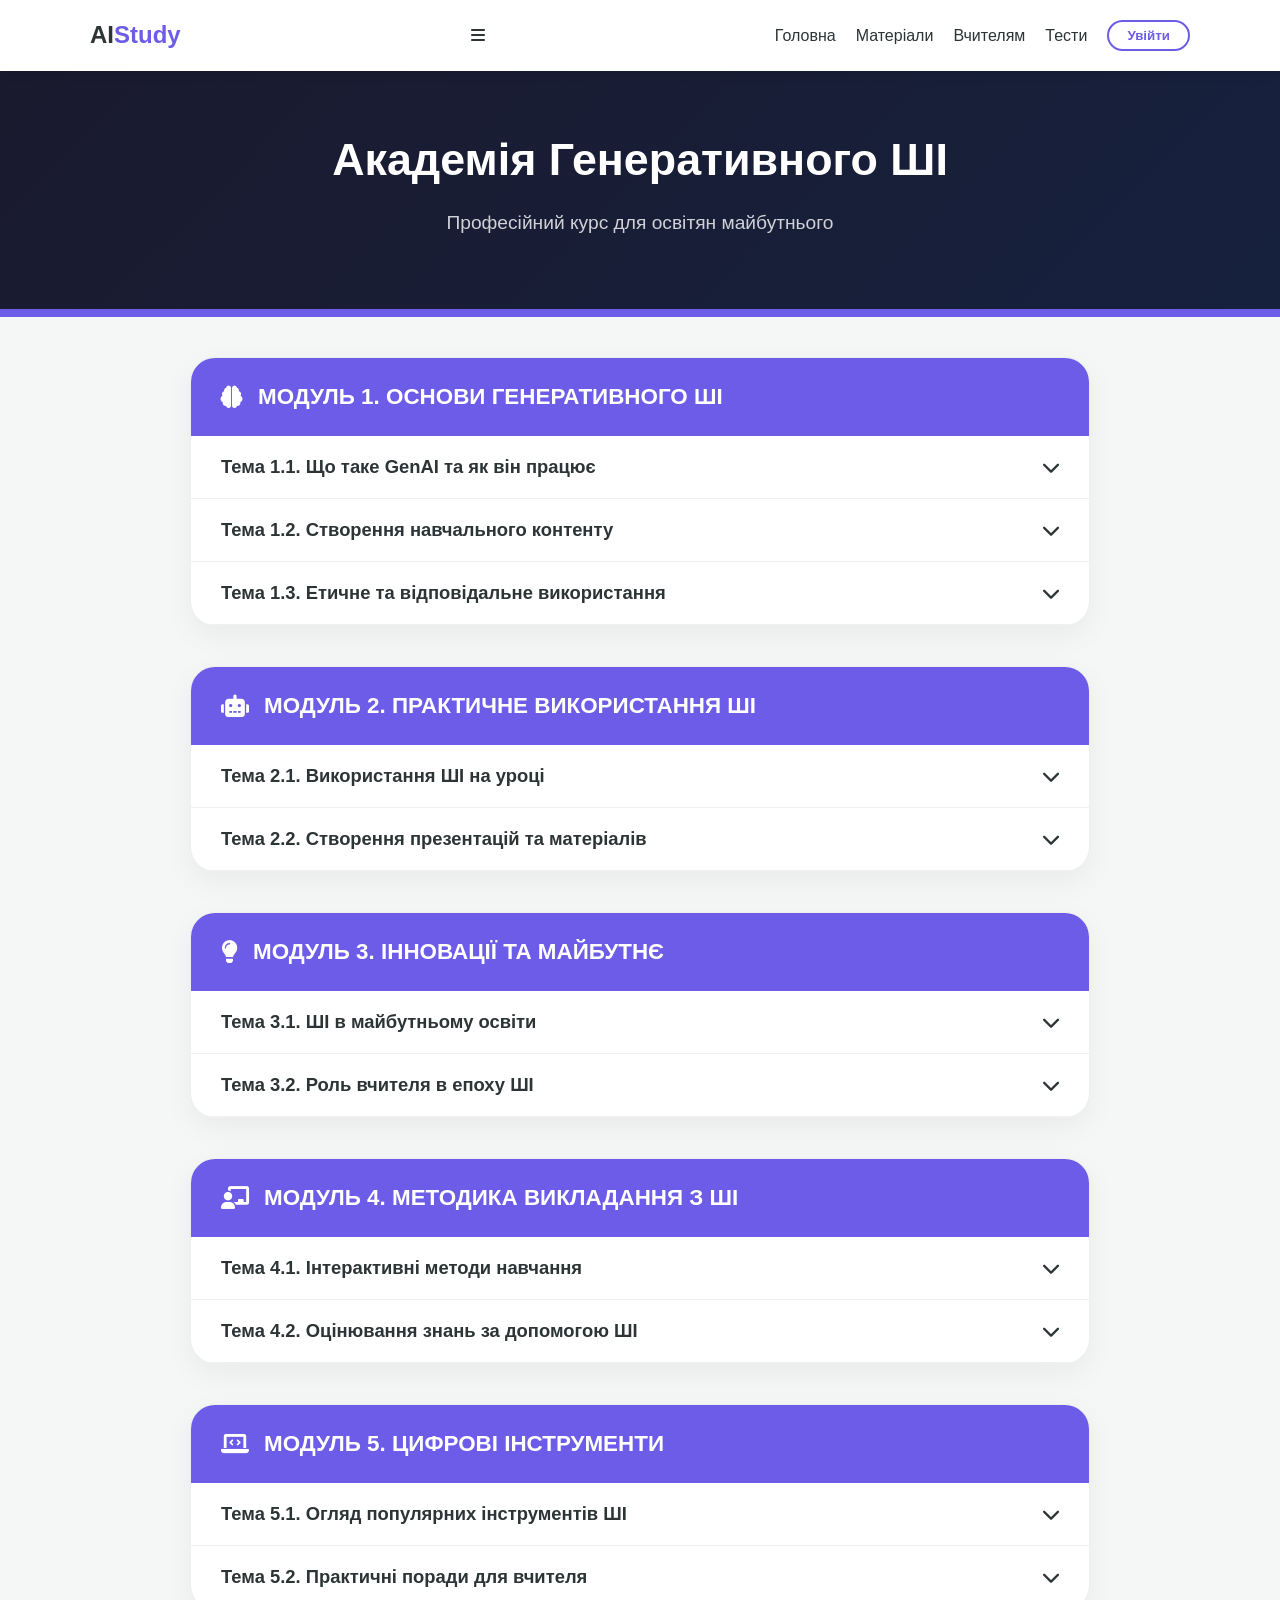
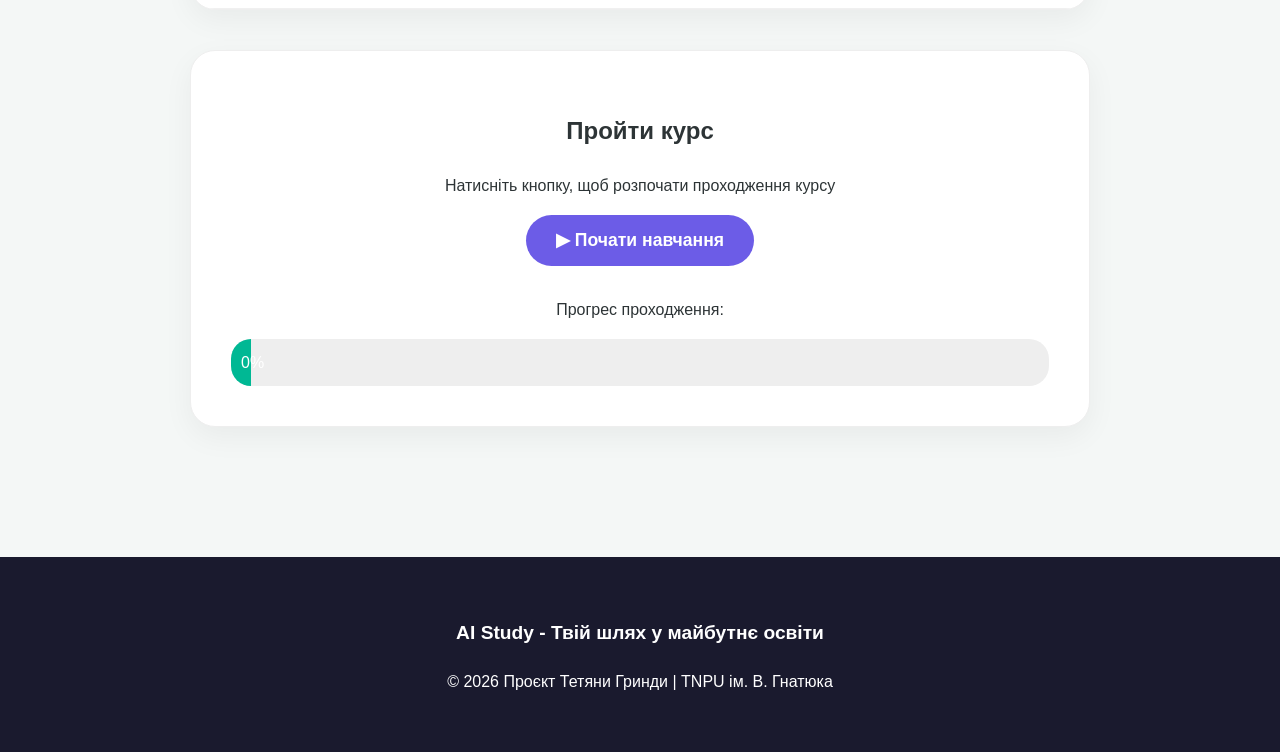
==== generative.html @ 8552ffa9 "Update generative.html" ====
<!DOCTYPE html>
<html lang="uk">
<head>
    <meta charset="UTF-8">
    <meta name="viewport" content="width=device-width, initial-scale=1.0">
    <title>Курс: Генеративний ШІ в Освіті | AI Study</title>
    <link rel="stylesheet" href="https://cdnjs.cloudflare.com/ajax/libs/font-awesome/6.0.0/css/all.min.css">
    <style>
        :root { 
            --primary: #6c5ce7; 
            --bg: #f4f7f6; 
            --dark: #2d3436; 
            --accent: #00b894; 
            --white: #ffffff; 
        }
        
        body { 
            font-family: 'Segoe UI', Tahoma, Geneva, Verdana, sans-serif; 
            line-height: 1.7; 
            color: var(--dark); 
            background: var(--bg); 
            margin: 0; 
        }

        header.main-nav {
            background: var(--white);
            padding: 15px 0;
            position: sticky;
            top: 0;
            z-index: 1000;
            box-shadow: 0 2px 10px rgba(0,0,0,0.1);
        }

        .nav-container {
            max-width: 1100px;
            margin: 0 auto;
            display: flex;
            justify-content: space-between;
            align-items: center;
            padding: 0 20px;
        }

        .logo { font-size: 24px; font-weight: 800; color: var(--dark); text-decoration: none; }
        .logo span { color: var(--primary); }

        .nav-links { list-style: none; display: flex; gap: 20px; margin: 0; padding: 0; align-items: center; }
        .nav-links a { text-decoration: none; color: var(--dark); font-weight: 500; transition: 0.3s; }
        .nav-links a:hover { color: var(--primary); }

        .btn-login {
            background: white;
            color: var(--primary);
            border: 2px solid var(--primary);
            padding: 6px 18px;
            border-radius: 50px;
            cursor: pointer;
            font-weight: bold;
            transition: 0.3s;
        }
        .btn-login:hover { background: var(--primary); color: white; }

        .header-bg { 
            background: linear-gradient(135deg, #1a1a2e 0%, #16213e 100%); 
            color: white; 
            padding: 50px 0; 
            text-align: center; 
            border-bottom: 8px solid var(--primary); 
        }

        .content-limit { 
            max-width: 900px; 
            margin: 0 auto; 
            padding: 40px 20px; 
        }

        .module-section { 
            background: var(--white); 
            border-radius: 25px; 
            margin-bottom: 40px; 
            box-shadow: 0 10px 30px rgba(0,0,0,0.05); 
            overflow: hidden; 
            border: 1px solid #eee; 
        }

        .module-header { 
            background: var(--primary); 
            color: white; 
            padding: 20px 30px; 
            font-size: 1.4rem; 
            font-weight: 800; 
            display: flex; 
            align-items: center; 
            gap: 15px; 
        }

        .topic-container { border-bottom: 1px solid #f0f0f0; }
        
        .topic-btn { 
            width: 100%; 
            text-align: left; 
            background: none; 
            border: none; 
            padding: 20px 30px; 
            cursor: pointer; 
            display: flex; 
            justify-content: space-between; 
            align-items: center; 
            font-size: 1.15rem; 
            font-weight: 700; 
            color: var(--dark); 
            transition: 0.3s; 
        }

        .topic-btn:hover { background: #f8f9ff; color: var(--primary); }

        .topic-content { 
            max-height: 0; 
            overflow: hidden; 
            transition: max-height 0.8s ease-in-out; 
            background: #fafafa; 
        }

        .topic-container.active .topic-content { 
            max-height: 4000px; 
            padding: 10px 40px 40px; 
            border-top: 1px solid #eee;
        }

        .topic-container.active .fa-chevron-down { transform: rotate(180deg); color: var(--primary); }

        .content-inner p { margin-bottom: 15px; text-align: justify; text-indent: 20px; color: #444; }

        .img-block { 
            width: 100%; 
            max-height: 380px; 
            object-fit: cover; 
            border-radius: 15px; 
            margin: 20px 0; 
            box-shadow: 0 5px 15px rgba(0,0,0,0.1); 
        }

        .highlight-card { 
            background: #eef2ff; 
            border-left: 6px solid var(--primary); 
            padding: 20px; 
            border-radius: 0 15px 15px 0; 
            margin: 20px 0; 
            font-style: italic;
        }

        footer { background: #1a1a2e; color: white; text-align: center; padding: 40px 0; margin-top: 50px; }

        #authModal {
            display: none; position: fixed; z-index: 3000; left: 0; top: 0; width: 100%; height: 100%;
            background: rgba(0,0,0,0.8); backdrop-filter: blur(8px);
        }
        .auth-content {
            background: white; width: 90%; max-width: 400px; margin: 8% auto; padding: 40px;
            border-radius: 30px; text-align: center; position: relative; box-shadow: 0 20px 50px rgba(0,0,0,0.3);
        }
        .auth-methods { display: flex; flex-direction: column; gap: 15px; margin-top: 25px; }
        .auth-btn {
            padding: 12px; border: 1px solid #ddd; border-radius: 10px; background: white;
            cursor: pointer; display: flex; align-items: center; justify-content: center; gap: 10px; font-weight: 500;
        }
        .auth-divider { margin: 20px 0; display: flex; align-items: center; color: #888; font-size: 0.8rem; }
        .auth-divider::before, .auth-divider::after { content: ""; flex: 1; height: 1px; background: #eee; margin: 0 10px; }
        .auth-input { width: 100%; padding: 12px; margin-bottom: 15px; border: 1px solid #ddd; border-radius: 10px; outline: none; box-sizing: border-box; }

        .fade-in { animation: fadeIn 1s ease-out; }
        @keyframes fadeIn { from { opacity: 0; transform: translateY(10px); } to { opacity: 1; transform: translateY(0); } }
    </style>
</head>
<body>

    <header class="main-nav">
        <nav class="nav-container">
            <a href="index.html" class="logo">AI<span>Study</span></a>
            <div class="menu-toggle" id="mobile-menu">
        <i class="fas fa-bars"></i>
    </div>
            <ul class="nav-links">
                <li><a href="index.html">Головна</a></li>
                <li><a href="theory.html">Матеріали</a></li>
                <li><a href="teachers.html">Вчителям</a></li>
                <li><a href="quiz.html">Тести</a></li>
                <li><button class="btn-login" onclick="openAuthModal()">Увійти</button></li>
            </ul>
        </nav>
    </header>

    <section class="header-bg">
        <div class="container fade-in">
            <h1 style="font-size: 2.8rem; margin: 0;">Академія Генеративного ШІ</h1>
            <p style="font-size: 1.2rem; opacity: 0.8; margin-top: 10px;">Професійний курс для освітян майбутнього</p>
        </div>
    </section>

    <div class="content-limit fade-in">

        <section class="module-section">
            <div class="module-header"><i class="fas fa-brain"></i> МОДУЛЬ 1. ОСНОВИ ГЕНЕРАТИВНОГО ШІ</div>
        
            <div class="topic-container">
                <button class="topic-btn" onclick="toggle(this)">Тема 1.1. Що таке GenAI та як він працює <i class="fas fa-chevron-down"></i></button>
                <div class="topic-content">
                    <div class="content-inner">
                        <p>Генеративний штучний інтелект (GenAI) — це революційна підмножина штучного інтелекту, яка фокусується на створенні абсолютно нового контенту, а не просто на аналізі існуючих даних. На відміну від класичних систем, які лише класифікують об'єкти, GenAI використовує глибоке навчання для синтезу текстів, зображень, аудіо та коду. Принципи роботи сучасних нейромереж базуються на архітектурі трансформерів, яка дозволяє моделям розуміти контекстні зв'язки між словами на великих відстанях. Мовні моделі (LLM) навчаються на гігантських масивах даних, що дозволяє їм прогнозувати найбільш ймовірне наступне слово в реченні. Це створює ілюзію розуміння тексту, хоча насправді це надскладна математична статистика. Основні типи інструментів включають текстові чат-боти (ChatGPT, Gemini), візуальні генератори (Midjourney) та аудіо-системи (Suno). Сфери застосування ШІ в освіті охоплюють розробку персоналізованих планів навчання та автоматизацію звітності. Проте існують і обмеження, такі як «галюцинації» — ситуації, коли ШІ впевнено вигадує неіснуючі факти. Можливості систем дозволяють вчителю стати методичним дизайнером, який керує процесом генерації знань. Важливо розрізняти жорстку автоматизацію та гнучкий генеративний підхід. Вивчення цих основ є критичним для формування цифрової грамотності педагога в епоху Industry 4.0. Сучасні системи стають мультимодальними, що дозволяє їм працювати одночасно з декількома типами вхідних даних. Розуміння обмежень систем допомагає вчителю розвивати в учнів навички критичного аналізу. ШІ не замінює вчителя, а підсилює його методичний потенціал. Кожне використання ШІ має бути обґрунтованим і відповідати педагогічним цілям уроку. Це шлях до трансформації школи в інноваційний осередок знань.</p>
                    </div>
                </div>
            </div>

            <div class="topic-container">
                <button class="topic-btn" onclick="toggle(this)">Тема 1.2. Створення навчального контенту <i class="fas fa-chevron-down"></i></button>
                <div class="topic-content">
                    <div class="content-inner">
                        <p>Використання штучного інтелекту для генерації дидактичних матеріалів відкриває перед вчителем небачені раніше можливості щодо економії часу. Створення навчальних текстів тепер займає лічені секунди, дозволяючи адаптувати матеріал під будь-який рівень підготовки учнів. Вчитель може згенерувати п'ять варіантів однієї теми: від простої розповіді для 5-го класу до глибокого аналізу для старшокласників. Тестові завдання, вправи на логіку та сценарії уроків створюються на основі одного базового промпту. Промпт-інжиніринг — це ключова навичка сучасного педагога, яка полягає у правильному формулюванні запитів до системи. Ефективний запит має містити роль, контекст, завдання та обмеження. Адаптація контенту до вікових особливостей учнів відбувається автоматично завдяки вбудованим фільтрам мовних моделей. Вчитель може просити ШІ використовувати аналогії з популярних ігор чи мультфільмів для пояснення складних законів фізики. Це значно підвищує залученість учнів у навчальний процес. Створення інтерактивних вправ і квізів за допомогою ШІ робить навчання ігровим та цікавим. Використання ШІ для розробки ідей позакласних заходів дозволяє знаходити нестандартні підходи до виховної роботи. Кожен згенерований сценарій уроку може включати етапи актуалізації, вивчення нового та рефлексії. Диференційований підхід реалізується через створення індивідуальних карток для кожного учня без додаткових зусиль вчителя. ШІ допомагає створювати матеріали для дітей з особливими освітніми потребами, спрощуючи складні конструкції. Вміння вчителя редагувати згенерований контент є запорукою якості навчального процесу. Це шлях до створення ідеального персоналізованого підручника для кожного класу.</p>
                        <img src="https://images.unsplash.com/photo-1501504905252-473c47e087f8?auto=format&fit=crop&q=80&w=1200" class="img-block" alt="Learning Materials">
                    </div>
                </div>
            </div>

            <div class="topic-container">
                <button class="topic-btn" onclick="toggle(this)">Тема 1.3. Етичне та відповідальне використання <i class="fas fa-chevron-down"></i></button>
                <div class="topic-content">
                    <div class="content-inner">
                        <p>Принципи академічної доброчесності при використанні штучного інтелекту вимагають від вчителів та учнів прозорості та чесності. Авторське право на контент, згенерований ШІ, залишається складною юридичною проблемою, проте загальне правило полягає в тому, що ШІ не є автором. Використання згенерованих матеріалів у наукових роботах повинно супроводжуватися відповідними посиланнями на використану модель. Ризики галюцинацій ШІ змушують нас перевіряти кожен факт через надійні джерела та критично оцінювати вихідні дані. Упередження в ШІ виникають через те, що моделі вчаться на даних з інтернету, які можуть містити стереотипи. Безпечна робота з персональними даними є обов'язковою: не можна вводити приватну інформацію учнів у відкриті чат-боти. Формування критичного ставлення до результатів ШІ є однією з головних цілей сучасної медіаграмотності. Вчитель повинен пояснити дітям, що ШІ — це інструмент, а не істина в останній інстанції. Етичне використання ШІ також передбачає відсутність плагіату при підготовці домашніх завдань. Кожна школа має розробити свій кодекс використання ШІ для забезпечення чесного конкурентного середовища. Відповідальність за кінцевий результат завжди лежить на людині, яка використовує інструмент. Важливо вчити учнів аналізувати джерела та порівнювати відповіді різних моделей. Це розвиває аналітичне мислення та навички фактчекінгу. ШІ не має моральних орієнтирів, тому етичну рамку задає саме педагог. Робота з персональними даними вимагає використання анонімізованих промптів. Тільки усвідомлене застосування технологій зробить освіту безпечною та ефективною.</p>
                        <div class="highlight-card"><strong>Ключова теза:</strong> Етика в ШІ — це не про заборону, а про правила розумного співіснування людини та алгоритму.</div>
                    </div>
                </div>
            </div>
        </section>



        <section class="module-section">
    <div class="module-header"><i class="fas fa-robot"></i> МОДУЛЬ 2. ПРАКТИЧНЕ ВИКОРИСТАННЯ ШІ</div>

    <div class="topic-container">
        <button class="topic-btn" onclick="toggle(this)">Тема 2.1. Використання ШІ на уроці <i class="fas fa-chevron-down"></i></button>
        <div class="topic-content">
            <div class="content-inner">
                <p>Штучний інтелект назавжди змінив освіту в усьому світі, про це говорять педагоги, науковці, футурологи та інші експерти. Цікаво, що саме зараз точаться потужні дискусії, проблемним питанням яких є те, чого більше від цього – користі чи шкоди. Зараз складно спрогнозувати, яким саме чином найближчими роками ШІ буде залучено в освіту, наскільки потужно, наскільки сильну підтримку отримає від здобувачів та надавачів освітніх послуг. Та абсолютно точно можна сказати, що ШІ в освіті ігнорувати вже не можна.

Вчителі та учні України, попри те, що виснажлива війна триває, мають змогу досліджувати можливості ШІ та залучати їх в освітній процес на різних етапах – від підготовки до уроку до виконання домашніх завдань. Саме тому сьогодні все частіше зустрічаємо дослідження, що стосуються ролі ШІ в освітньому процесі. Результати наймасштабнішого дослідження, яке на сьогодні проводилось в Україні, ми проалізуємо в цій статті за двома напрямами: погляд вчителів та погляд школярів на штучний інтелект. 

Перебіг та кількісні показники дослідження

Projector Creative & Tech Institute та Мала академія наук України за підтримки дослідницької компанії Factum Group Ukraine та за підтримки Міністерства освіти і науки України провели всеукраїнське дослідження з метою отримати дані про використання штучного інтелекту в українських школах та дослідити перспективи його подальшого залучення в освітній процес на різних рівнях. Учасники опитування – педагоги та школярі з різних регіонів України (крім територій, окупованих російською федерацією).

В опитуванні, яке тривало протягом вересня-жовтня 2023 року, взяли участь більше 3000 українців. Серед них 1747 учителів та 1443 школярі (учні 8-11 класів).

На сьогодні лише минімальна кількість педагогів не чули про можливості штучного інтелекту. І за результатами опитування 7 із 10 освітян хоча б один раз за пів року перевіряли, як працюють інструменти на базі ШІ. Загалом 76% опитаних учителів хоча б раз користувалися ШІ, половина з них мала позитивний досвід взаємодії.

Із огляду на такі показники можна стверджувати, що AI-технології дуже активно залучаються в освітній процес, і відбувається це не вимушено, а через інші фактори. Ми можемо пригадати різноманітні хвилі популярності тих чи інших сервісів, затребуваність яких була зумовлена вимушеною потребою (наприклад, Zoom, який мали опанувати всі з початком пандемії, щоби мати змогу проводити уроки). Зі штучнии інтелектом ситуація інша. З'являється розуміння, що:

ШІ може бути корисним для роботи: під час підготовки до занять, для створення завдань різного формату, під час проведення уроків, перевірки знань тощо.
ШІ надає можливості, які раніше не могли дати інші сервіси.
Діти активно виористовують ШІ для розваг зокрема, тому варто вивчати та залучати те, що близьке школярам.
37% учителів так чи інакше вже залучали школярів до використання ШІ, а 49% планують зробити це в майбутньому. Проте у багатьох виникають побоювання щодо того, чи варто рекомендувати подібні інструменти учням. На нашу думку, це пов'язано з хвилюваннями щодо того, що ШІ буде використано для списування.</p> 
                <img src="https://images.unsplash.com/photo-1588072432836-e10032774350?auto=format&fit=crop&q=80&w=1200" class="img-block">

                <p>Вчитель може використовувати ШІ для створення інтерактивних пояснень, генерації прикладів та адаптації матеріалу до рівня класу. Це значно підвищує ефективність навчального процесу.</p>

               
            </div>
        </div>
    </div>

    <div class="topic-container">
        <button class="topic-btn" onclick="toggle(this)">Тема 2.2. Створення презентацій та матеріалів <i class="fas fa-chevron-down"></i></button>
        <div class="topic-content">
            <div class="content-inner">
                <p>Світ сучасної освіти переживає фундаментальну трансформацію, де штучний інтелект перетворюється з екзотичної новинки на незамінного помічника для кожного, хто переступає поріг класу — чи то з журналом, чи то з рюкзаком. Для вчителя ШІ стає персональним методистом і дизайнером, який здатен за лічені секунди розв'язати проблему "білого аркуша". Використовуючи інструменти на кшталт Gamma, Tome або Magic Design у Canva, ви можете забути про виснажливий підбір шрифтів та вирівнювання блоків: достатньо ввести тему уроку, наприклад, "Таємниці океанських западин", і нейромережа сама вибудує логічну структуру, підбере релевантні зображення та сформулює ключові тези для слайдів. Це звільняє колосальну кількість часу, який тепер можна витратити на безпосереднє спілкування з учнями або розробку захопливих експериментів. Учні, своєю чергою, отримують потужний інструмент для візуалізації своїх ідей, де ШІ допомагає не просто "зробити красиво", а структурувати хаотичні думки у логічний наратив. Замість звичайних фото з пошукових систем, вони можуть генерувати унікальні ілюстрації через Midjourney або DALL-E, що робить кожен проєкт автентичним витвором цифрового мистецтва. Окрім візуальної частини, ШІ кардинально змінює роботу з контентом: він може адаптувати складні наукові тексти під різний вік, створювати інтерактивні квізи на основі поданого матеріалу або навіть "оживляти" історичних постатей через сервіси на кшталт HeyGen, де портрет видатного вченого може особисто пояснити свій закон. Проте важливо пам'ятати, що ШІ — це лише підсилювач людського інтелекту, а не його заміна; він схильний до "галюцинацій" і помилок, тому критичне мислення та перевірка фактів залишаються пріоритетом. Використання цих технологій сьогодні — це не про пошук легких шляхів, а про опанування мови майбутнього, де вчитель стає куратором знань, а учень — творцем власного освітнього досвіду, перетворюючи звичайний урок на справжнє мультимедійне занурення.</p>

                <img src="https://images.unsplash.com/photo-1498050108023-c5249f4df085?auto=format&fit=crop&q=80&w=1200" class="img-block">

                <p>Використовуючи правильні запити, можна отримати готову структуру уроку або навіть повний конспект заняття.</p>

                <div class="highlight-card">
                    ШІ не замінює вчителя, а допомагає йому працювати ефективніше.
                </div>
            </div>
        </div>
    </div>
</section>


<section class="module-section">
    <div class="module-header"><i class="fas fa-lightbulb"></i> МОДУЛЬ 3. ІННОВАЦІЇ ТА МАЙБУТНЄ</div>

    <div class="topic-container">
        <button class="topic-btn" onclick="toggle(this)">Тема 3.1. ШІ в майбутньому освіти <i class="fas fa-chevron-down"></i></button>
        <div class="topic-content">
            <div class="content-inner">
                <p>Майбутнє освіти зі штучним інтелектом — це перехід від моделі «один розмір для всіх» до екосистеми, де кожен учень отримує персональний освітній трек, а вчитель перетворюється з ретранслятора знань на архітектора досвіду та ментора. До 2030 року ми очікуємо розквіту гіперперсоналізації, коли алгоритми в реальному часі аналізуватимуть не лише правильність відповідей, а й швидкість реакції, рівень залученості та навіть емоційний стан дитини, миттєво адаптуючи складність матеріалу та пропонуючи контент (відео, ігри чи текст), який найкраще засвоюється саме цією людиною. Роль ШІ вийде за межі простого чат-бота: з'являться повноцінні цифрові репетитори, доступні 24/7, які знатимуть історію навчання учня від першого класу і зможуть пояснити квантову фізику на прикладі його улюбленої комп'ютерної гри. Для вчителів це означає повне зникнення адміністративної рутини — ШІ візьме на себе перевірку робіт, заповнення журналів, створення індивідуальних планів та навіть передбачення того, які теми можуть викликати труднощі у конкретного класу ще до початку уроку. Важливою частиною майбутнього стане інтеграція ШІ з віртуальною та доповненою реальністю, що дозволить проводити уроки історії безпосередньо в античному Римі або вивчати біологію, "подорожуючи" всередині живої клітини під керівництвом розумного асистента. На зміну традиційним іспитам прийде безперервне оцінювання на основі великих даних, що зробить процес атестації менш стресовим і більш об’єктивним, фокусуючись на реальних навичках, а не на вмінні запам'ятовувати факти. Окрім того, ми побачимо розвиток нейротехнологій, де легкі портативні пристрої зможуть підказувати учню, коли його мозок перевтомлений і потребує перерви, або допомагати концентруватися дітям із розладами уваги. Попри таку технологічність, людський фактор стане лише ціннішим: вчителі зосередяться на розвитку м'яких навичок (soft skills), емпатії, критичного мислення та етики використання того самого ШІ, готуючи молодь до світу, де здатність постійно перенавчатися в синергії з машиною стане головною запорукою успіху.</p>

                <img src="https://images.unsplash.com/photo-1509062522246-3755977927d7?auto=format&fit=crop&q=80&w=1200" class="img-block">

                <p>Кожен учень буде отримувати індивідуальні завдання відповідно до свого рівня знань.</p>

                <ul>
                    <li>адаптивне навчання</li>
                    <li>інтелектуальні помічники</li>
                    <li>цифрові школи</li>
                </ul>
            </div>
        </div>
    </div>

    <div class="topic-container">
        <button class="topic-btn" onclick="toggle(this)">Тема 3.2. Роль вчителя в епоху ШІ <i class="fas fa-chevron-down"></i></button>
        <div class="topic-content">
            <div class="content-inner">
                <p>В епоху штучного інтелекту роль вчителя зазнає чи не найбільшої трансформації за останні кілька століть: від «джерела істини» він перетворюється на «провідника сенсів». Якщо раніше педагог був головним носієм інформації, то сьогодні, коли будь-який факт можна отримати за секунду через смартфон, цінність вчителя зміщується в площину виховання критичного мислення та формування світогляду. ШІ може видати бездоганну відповідь, але він не має життєвого досвіду, не знає болю помилок і радості справжніх відкриттів — саме тут починається територія людини. Вчитель стає ментором, який вчить учня не просто споживати дані, а відрізняти правду від маніпуляції, глибоке знання від поверхневого шуму та етичне від суто функціонального. Філософськи кажучи, ШІ — це неймовірно швидкий двигун, але вчитель залишається тим, хто тримає кермо і визначає напрямок руху, відповідаючи на запитання «навіщо нам це знати?». В освіті майбутнього педагог звільняється від рутини перевірки зошитів і стає фасилітатором людяності: він підтримує учня у моменти зневіри, розвиває емпатію та вчить співпраці — речам, які неможливо прорахувати жодним алгоритмом. Це роль Сократа в цифровому світі, де головне завдання — не наповнити посудину фактами, а запалити вогонь цікавості та відповідальності. Вчитель тепер — це той, хто допомагає дитині знайти своє «Я» у нескінченному океані штучно згенерованого контенту, зберігаючи зв'язок між поколіннями та передаючи моральні орієнтири, які машина ніколи не зможе відчути серцем. Таким чином, технології не замінюють вчителя, а навпаки — роблять його місію більш високою та чистою, повертаючи педагогіку до її першоджерел: прямого діалогу між двома свідомостями про світ, цінності та майбутнє.</p>

                <img src="https://images.unsplash.com/photo-1522202176988-66273c2fd55f?auto=format&fit=crop&q=80&w=1200" class="img-block">

                <p>Вчитель допомагає учням розвивати критичне мислення та працювати з інформацією.</p>

                <div class="highlight-card">
                    Майбутнє освіти — це співпраця людини та штучного інтелекту.
                </div>
            </div>
        </div>
    </div>
</section>




        <section class="module-section">
    <div class="module-header"><i class="fas fa-chalkboard-teacher"></i> МОДУЛЬ 4. МЕТОДИКА ВИКЛАДАННЯ З ШІ</div>

    <div class="topic-container">
        <button class="topic-btn" onclick="toggle(this)">Тема 4.1. Інтерактивні методи навчання <i class="fas fa-chevron-down"></i></button>
        <div class="topic-content">
            <div class="content-inner">
                <p>Інтерактивні методи навчання в епоху ШІ стають тим містком, який перетворює пасивне споглядання на активне дослідження, де учень є не просто глядачем, а головним героєм освітнього процесу. Використання технологій дозволяє зробити взаємодію в класі динамічною, персоналізованою та по-справжньому захопливою. Ось ключові методи, які найкраще працюють у сучасному цифровому середовищі:

Симуляції та рольові ігри з ШІ-персонажами: Замість сухого переказу історичних подій, учні можуть вести діалог із віртуальним «Наполеоном» або «Лесею Українкою», роль яких виконує налаштована нейромережа. Це дозволяє ставити запитання, дискутувати про мотиви вчинків та отримувати відповіді в стилі конкретної епохи, що перетворює історію на живий досвід.

Метод зворотного навчання (Flipped Classroom) з ШІ-підтримкою: Учні ознайомлюються з базовою теорією вдома за допомогою інтерактивних відео, а в класі займаються лише практикою. ШІ допомагає вчителю заздалегідь проаналізувати, які моменти домашнього матеріалу були найбільш незрозумілими для групи, щоб присвятити час уроку саме цим "вузьким місцям".

Спільне проектування в реальному часі: Використання цифрових дошок (як-от Miro або Canva Whiteboard) у поєднанні з ШІ-генераторами ідей дозволяє групам учнів миттєво створювати ментальні карти, прототипи сайтів або сценарії проєктів. ШІ тут виступає як «колективний мозок», що підкидає нестандартні рішення, коли команда заходить у глухий кут.

Гейміфіковане тестування та квізи: Платформи на кшталт Kahoot! або Quizizz, інтегровані з ШІ, дозволяють створювати змагальні завдання за секунди на основі будь-якого тексту. Це додає елемент гри та драйву, перетворюючи перевірку знань на очікувану подію, а не на стресову контрольну.

Метод «ШІ як опонент»: Це вищий рівень розвитку критичного мислення, де завдання учня — знайти помилки або логічні неточності у тексті, згенерованому нейромережею. Такий підхід вчить перевіряти факти, аргументувати свою позицію та не довіряти сліпо цифровим інструментам.

Адаптивні квести (Branching Scenarios): Створення сценаріїв, де кожен вибір учня змінює подальший розвиток подій. Наприклад, на уроці біології можна моделювати екосистему, де зміна одного показника за допомогою ШІ-моделі призводить до ланцюгової реакції, показуючи наслідки втручання людини в природу.

Ці методи зміщують акцент із «запам'ятай» на «застосуй та зрозумій», створюючи середовище, де помилка сприймається не як поразка, а як необхідний етап експерименту.</p>
                



                <ul>
                    <li>рольові ігри</li>
                    <li>онлайн-дискусії</li>
                    <li>інтерактивні кейси</li>
                </ul>

                <div class="highlight-card">
                    Інтерактивність — ключ до залучення учнів у сучасному навчанні.
                </div>
            </div>
        </div>
    </div>

    <div class="topic-container">
        <button class="topic-btn" onclick="toggle(this)">Тема 4.2. Оцінювання знань за допомогою ШІ <i class="fas fa-chevron-down"></i></button>
        <div class="topic-content">
            <div class="content-inner">
                <p>Оцінювання знань за допомогою штучного інтелекту — це, мабуть, найбільш дискусійна, але водночас найбільш перспективна частина освітньої реформації. Традиційна система оцінок часто фокусується на фіксації помилок, тоді як ШІ пропонує перейти до моделі підтримки та розвитку, де оцінка — це не вирок, а детальна карта зростання. Ось як це працює та які можливості відкриває:

Миттєвий зворотний зв'язок (Instant Feedback): Головна проблема класичного навчання — часовий розрив. Учень здає роботу в понеділок, а отримує перевіреною в п'ятницю, коли він уже забув хід своїх думок. ШІ-інструменти дозволяють аналізувати відповіді в режимі реального часу, миттєво вказуючи на помилку та пояснюючи її логіку, що дозволяє учню вчитися безпосередньо в процесі виконання завдання.

Оцінювання відкритих питань та есе: Сучасні мовні моделі вже здатні аналізувати не лише тести з варіантами відповідей, а й розгорнуті твори. Вони оцінюють структуру, аргументацію, стилістику та відповідність темі. Це не замінює вчителя, але дає йому "чорновий аналіз", підсвічуючи слабкі місця в логіці кожного учня, на які варто звернути увагу.

Прогностична аналітика: ШІ може виступати в ролі системи раннього попередження. Аналізуючи результати багатьох дрібних вправ, алгоритм може помітити закономірність: наприклад, що учень добре володіє теорією, але "сиплеться" на практичних обчисленнях. Це дозволяє вчителю втрутитися ще до того, як дитина отримає низький бал за контрольну.

Портфоліо замість іспитів: У майбутньому ШІ дозволить відмовитися від стресових сесій. Замість одного іспиту система може аналізувати весь цифровий слід учня за рік: його участь у проєктах, активність на інтерактивних дошках, прогрес у квізах. Це створює об'єктивну картину компетенцій («що я вмію»), а не просто здатність відтворити зазубрене («що я пам'ятаю»).

Виявлення плагіату та "ШІ-авторства": Оцінювання в нову епоху включає і контроль за доброчесністю. Спеціальні алгоритми допомагають розрізнити, де текст написаний людиною, а де — згенерований машиною без змін. Це стимулює вчителів давати більш творчі, персоналізовані завдання, які неможливо просто "запромптити".

Об'єктивність та відсутність упереджень: Машина не має "улюбленців" і не втомлюється до вечора. Вона оцінює лише результат, що допомагає мінімізувати суб'єктивізм та ефект ореолу, коли хороша оцінка за попередню роботу автоматично тягне за собою високий бал за наступну.

Такий підхід докорінно змінює філософію оцінювання: ми перестаємо порівнювати учнів між собою і починаємо порівнювати учня з ним самим учорашнім. Це знімає страх перед оцінкою і стимулює природне бажання розібратися в темі, адже тепер оцінка — це інструмент навігації, а не покарання.</p>

                <img src="https://images.unsplash.com/photo-1573497491208-6b1acb260507?auto=format&fit=crop&q=80&w=1200" class="img-block">

                <p>Системи можуть аналізувати відповіді учнів, визначати рівень знань та пропонувати рекомендації.</p>

                <ul>
                    <li>автоматична перевірка тестів</li>
                    <li>аналіз помилок</li>
                    <li>персоналізований фідбек</li>
                </ul>
            </div>
        </div>
    </div>
</section>


<section class="module-section">
    <div class="module-header"><i class="fas fa-laptop-code"></i> МОДУЛЬ 5. ЦИФРОВІ ІНСТРУМЕНТИ</div>

    <div class="topic-container">
        <button class="topic-btn" onclick="toggle(this)">Тема 5.1. Огляд популярних інструментів ШІ <i class="fas fa-chevron-down"></i></button>
        <div class="topic-content">
            <div class="content-inner">
                <p>У 2026 році інструменти штучного інтелекту стали повноцінними екосистемами, що інтегровані в кожен етап навчання та викладання. Ось огляд найактуальніших сервісів, розподілених за їхнім призначенням:

1. Універсальні асистенти та дослідження
Ці інструменти є «цифровим мозком» для роботи з текстами, ідеями та пошуком інформації.

ChatGPT (OpenAI): Залишається стандартом для створення планів уроків, конспектів та генерації ідей. У 2026 році він став ще швидшим та підтримує глибокий аналіз великих документів.

Claude (Anthropic): Відомий своїм «людяним» стилем письма та високою якістю логічних міркувань. Його часто обирають для написання есе, редагування текстів та аналізу складних гуманітарних тем.

Gemini (Google): Глибоко інтегрований у Google Classroom та Docs. Він ідеально підходить для швидкого пошуку інформації в мережі та створення чернеток презентацій безпосередньо в Google Slides.

2. Створення візуального контенту та презентацій
Більше не потрібно витрачати години на дизайн — ці сервіси роблять усе за вас.

Gamma: Один із найпопулярніших інструментів, що створює готову презентацію, вебсторінку або документ за одним текстовим запитом.

Canva for Education: Пропонує «Magic Design» — функцію, яка автоматично генерує візуальні матеріали, плакати та презентації в єдиному стилі.

Curipod: Дозволяє створювати інтерактивні уроки за секунди. Вчитель вводить тему, а ШІ генерує слайди з опитуваннями, малюванням та відкритими питаннями для учнів.

3. Автоматизація та організація навчання
Інструменти, що економлять час на рутині.

MagicSchool.ai: Спеціалізована платформа для вчителів, яка містить десятки інструментів: від генератора ідей для лабораторних робіт до написання характеристик учнів та створення диференційованих завдань.

Brisk Teaching: Розширення для браузера, яке допомагає миттєво змінювати рівень складності тексту на будь-якому сайті, створювати квізи прямо з відео на YouTube або писати відгуки на роботи учнів.

NotesXP: Сервіс, що перетворює записи лекцій або PDF-файли на навчальні картки (flashcards), ментальні карти та тести для самоперевірки.

4. Спеціалізовані та мультимедійні сервіси
ElevenLabs: Найкращий інструмент для озвучування текстів. Вчителі використовують його для створення аудіоуроків або дубляжу матеріалів різними мовами.

Wolfram Alpha / MathGPTPro: Незамінні помічники для розв'язання складних математичних та природничих задач із покроковими поясненнями.

Grammarly: У 2026 році це вже не просто перевірка орфографії, а повноцінний коучинг із письма, який допомагає покращити структуру та тон повідомлення.

Порада: Більшість цих сервісів мають безкоштовні версії для освітян або спеціальні умови для студентів (наприклад, Canva Pro безкоштовна для підтверджених вчителів).</p>


                <ul>
                    <li>чат-боти для генерації тексту</li>
                    <li>генератори зображень</li>
                    <li>системи перекладу</li>
                </ul>

                <p>Кожен інструмент має свої особливості та сфери застосування.</p>
            </div>
        </div>
    </div>

    <div class="topic-container">
        <button class="topic-btn" onclick="toggle(this)">Тема 5.2. Практичні поради для вчителя <i class="fas fa-chevron-down"></i></button>
        <div class="topic-content">
            <div class="content-inner">
                <p>Використання штучного інтелекту в освіті — це не просто перехід на нові цифрові рейки, а справжня зміна парадигми, де вчитель із транслятора фактів перетворюється на архітектора освітнього досвіду, а учень стає активним дослідником, підкріпленим потужністю нейромереж. У сучасних реаліях ШІ бере на себе найважчу рутину: від створення структурованих планів уроків та інтерактивних презентацій за лічені секунди до генерації персоналізованих завдань, адаптованих під рівень кожного конкретного учня. Тепер педагог може використовувати інструменти на кшталт ChatGPT для брейнштормінгу креативних ідей, Gamma чи Canva для миттєвої візуалізації складних концепцій, а спеціалізовані платформи на кшталт MagicSchool для автоматизації зворотного зв'язку та перевірки робіт. Роль вчителя в цю епоху стає більш глибокою та філософською — він стає ментором, який вчить критично мислити, відрізняти правду від галюцинацій алгоритмів та використовувати технології етично. Інтерактивні методи, як-от діалоги з віртуальними історичними постатями або спільне проектування в реальному часі, роблять навчання живим і захопливим, а система оцінювання трансформується з інструменту контролю на карту індивідуального зростання. Головна цінність ШІ полягає в тому, що він звільняє час для людяності: для щирих розмов у класі, емоційної підтримки та розвитку м'яких навичок, які жодна машина не зможе замінити. Впроваджуючи ці інструменти, вчитель не просто йде в ногу з часом, а створює простір, де технології підсилюють людський талант, роблячи освіту доступною, персоналізованою та по-справжньому надихаючою для кожного.</p>

                <img src="https://images.unsplash.com/photo-1523240795612-9a054b0db644?auto=format&fit=crop&q=80&w=1200" class="img-block">

                <ul>
                    <li>чітко формулювати запити</li>
                    <li>перевіряти інформацію</li>
                    <li>адаптувати матеріали під учнів</li>
                </ul>

                <div class="highlight-card">
                    Головне правило — ШІ допомагає, але рішення приймає людина.
                </div>
            </div>
        </div>
    </div>
</section>










        <div class="module-section" style="text-align:center; padding:40px;">
    <h2>Пройти курс</h2>
    <p>Натисніть кнопку, щоб розпочати проходження курсу</p>

    <button onclick="startCourse()" style="
        background: var(--primary);
        color: white;
        padding: 15px 30px;
        border: none;
        border-radius: 50px;
        font-size: 1.1rem;
        cursor: pointer;
        font-weight: bold;
    ">
        ▶ Почати навчання
    </button>

    <div style="margin-top:30px;">
        <p>Прогрес проходження:</p>
        <div style="background:#eee; border-radius:20px; overflow:hidden;">
            <div id="progressBar" style="
                width:0%;
                background: var(--accent);
                padding:10px;
                color:white;
                text-align:center;
                transition:0.5s;
            ">0%</div>
        </div>
    </div>

    <div id="certificate" style="display:none; margin-top:40px;">
        <h3>🎉 Вітаємо!</h3>
        <p>Ви успішно завершили курс</p>
        <div style="
            border:2px solid var(--primary);
            padding:20px;
            border-radius:15px;
            display:inline-block;
            background:white;
        ">
            <h2>СЕРТИФІКАТ</h2>
            <p>Видано: <b>Тетяна Гринда</b></p>
            <p>Курс: Генеративний ШІ в освіті</p>
        </div>
    </div>
</div>
        </div>

    <footer>
        <div class="container">
            <p style="font-size: 1.2rem; font-weight: bold;">AI Study - Твій шлях у майбутнє освіти</p>
            <p>&copy; 2026 Проєкт Тетяни Гринди | TNPU ім. В. Гнатюка</p>
        </div>
    </footer>

    <div id="authModal">
        <div class="auth-content">
            <span onclick="closeAuthModal()" style="position: absolute; right: 25px; top: 20px; cursor: pointer; font-size: 24px;">&times;</span>
            <h2>Авторизація</h2>
            <div class="auth-methods">
                <button class="auth-btn" onclick="fakeLogin('Google')"><i class="fab fa-google" style="color: #DB4437;"></i> Увійти через Google</button>
                <button class="auth-btn" onclick="fakeLogin('Microsoft')"><i class="fab fa-windows" style="color: #00A4EF;"></i> Увійти через Microsoft</button>
            </div>
            <div class="auth-divider">або за допомогою пошти</div>
            <input type="email" class="auth-input" placeholder="Електронна пошта">
            <input type="password" class="auth-input" placeholder="Пароль">
            <button style="width: 100%; background: var(--primary); color: white; padding: 12px; border-radius: 10px; cursor: pointer; border:none; font-weight:bold" onclick="fakeLogin('Пошту')">Увійти</button>
        </div>
    </div>

    <script>
        function toggle(btn) {
            btn.parentElement.classList.toggle('active');
        }

        function openAuthModal() { document.getElementById('authModal').style.display = 'block'; }
        function closeAuthModal() { document.getElementById('authModal').style.display = 'none'; }
        
        function fakeLogin(method) {
            alert("Ви успішно авторизувалися через " + method + "!");
            closeAuthModal();
            const loginBtn = document.querySelector('.btn-login');
            if(loginBtn) {
                loginBtn.innerText = "Тетяна Г.";
                loginBtn.style.background = "#00b894";
                loginBtn.style.color = "white";
            }
        }

        window.onclick = function(event) {
            if (event.target == document.getElementById('authModal')) closeAuthModal();
        }

         const menu = document.querySelector('#mobile-menu');
    const menuLinks = document.querySelector('.nav-links');

    menu.addEventListener('click', function() {
        menuLinks.classList.toggle('active');
    });


    </script>
</body>
</html>
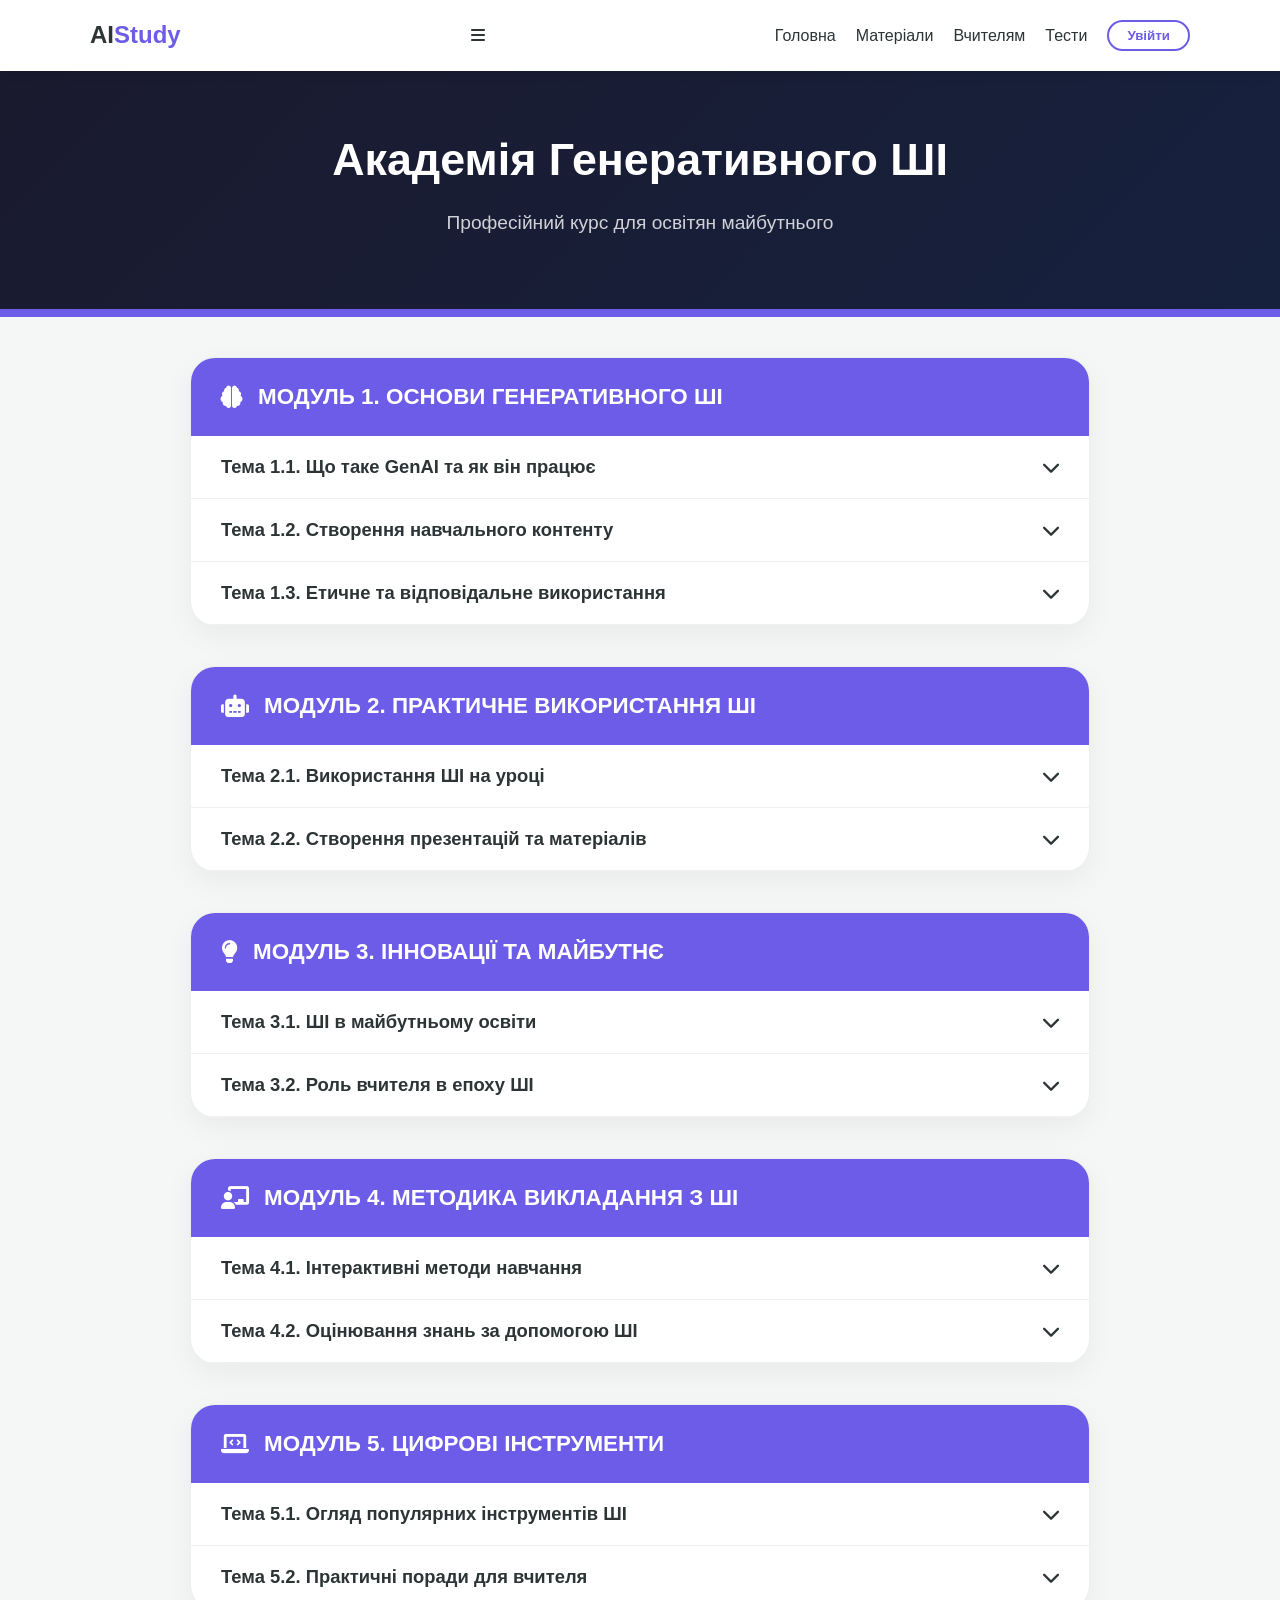
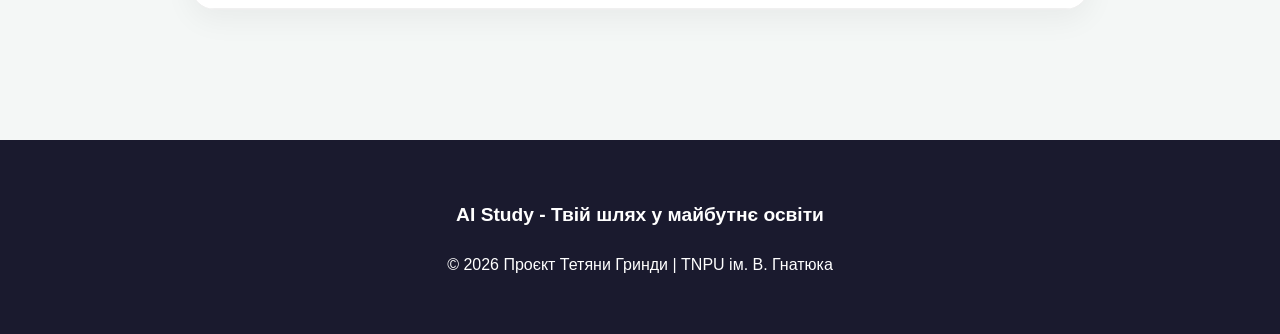
==== commit 91683db0: "Update generative.html" ====
--- a/generative.html
+++ b/generative.html
@@ -491,53 +491,7 @@
 
 
 
-        <div class="module-section" style="text-align:center; padding:40px;">
-    <h2>Пройти курс</h2>
-    <p>Натисніть кнопку, щоб розпочати проходження курсу</p>
-
-    <button onclick="startCourse()" style="
-        background: var(--primary);
-        color: white;
-        padding: 15px 30px;
-        border: none;
-        border-radius: 50px;
-        font-size: 1.1rem;
-        cursor: pointer;
-        font-weight: bold;
-    ">
-        ▶ Почати навчання
-    </button>
-
-    <div style="margin-top:30px;">
-        <p>Прогрес проходження:</p>
-        <div style="background:#eee; border-radius:20px; overflow:hidden;">
-            <div id="progressBar" style="
-                width:0%;
-                background: var(--accent);
-                padding:10px;
-                color:white;
-                text-align:center;
-                transition:0.5s;
-            ">0%</div>
-        </div>
-    </div>
-
-    <div id="certificate" style="display:none; margin-top:40px;">
-        <h3>🎉 Вітаємо!</h3>
-        <p>Ви успішно завершили курс</p>
-        <div style="
-            border:2px solid var(--primary);
-            padding:20px;
-            border-radius:15px;
-            display:inline-block;
-            background:white;
-        ">
-            <h2>СЕРТИФІКАТ</h2>
-            <p>Видано: <b>Тетяна Гринда</b></p>
-            <p>Курс: Генеративний ШІ в освіті</p>
-        </div>
-    </div>
-</div>
+        
         </div>
 
     <footer>
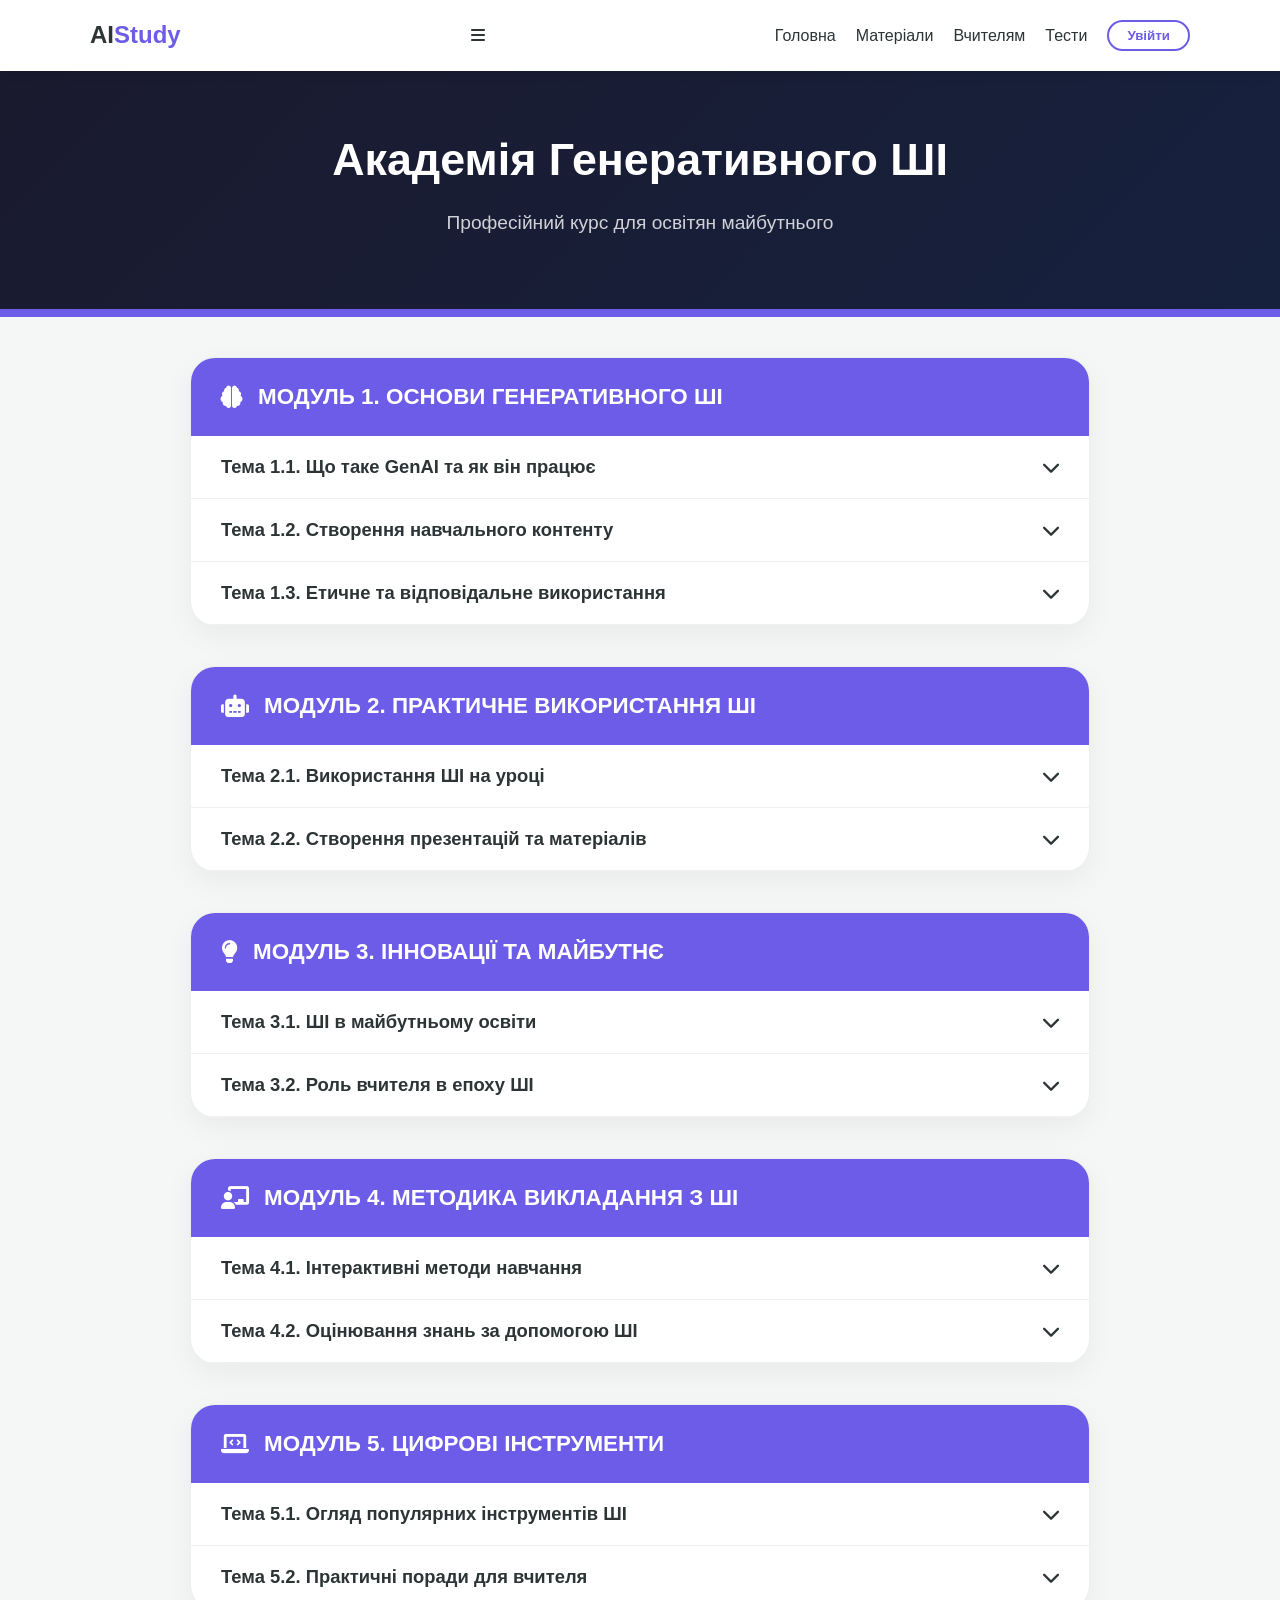
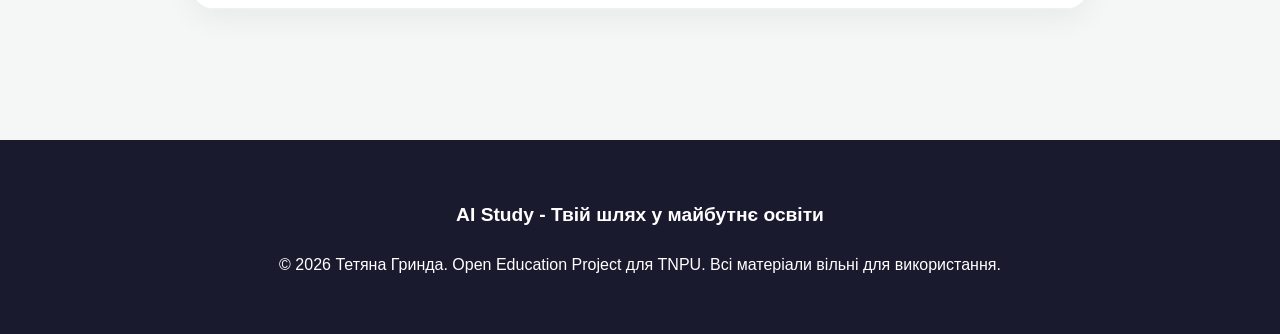
==== commit b1a82122: "Update generative.html" ====
--- a/generative.html
+++ b/generative.html
@@ -497,7 +497,7 @@
     <footer>
         <div class="container">
             <p style="font-size: 1.2rem; font-weight: bold;">AI Study - Твій шлях у майбутнє освіти</p>
-            <p>&copy; 2026 Проєкт Тетяни Гринди | TNPU ім. В. Гнатюка</p>
+            <p>&copy; 2026 Тетяна Гринда. Open Education Project для TNPU. Всі матеріали вільні для використання.</p>
         </div>
     </footer>
 
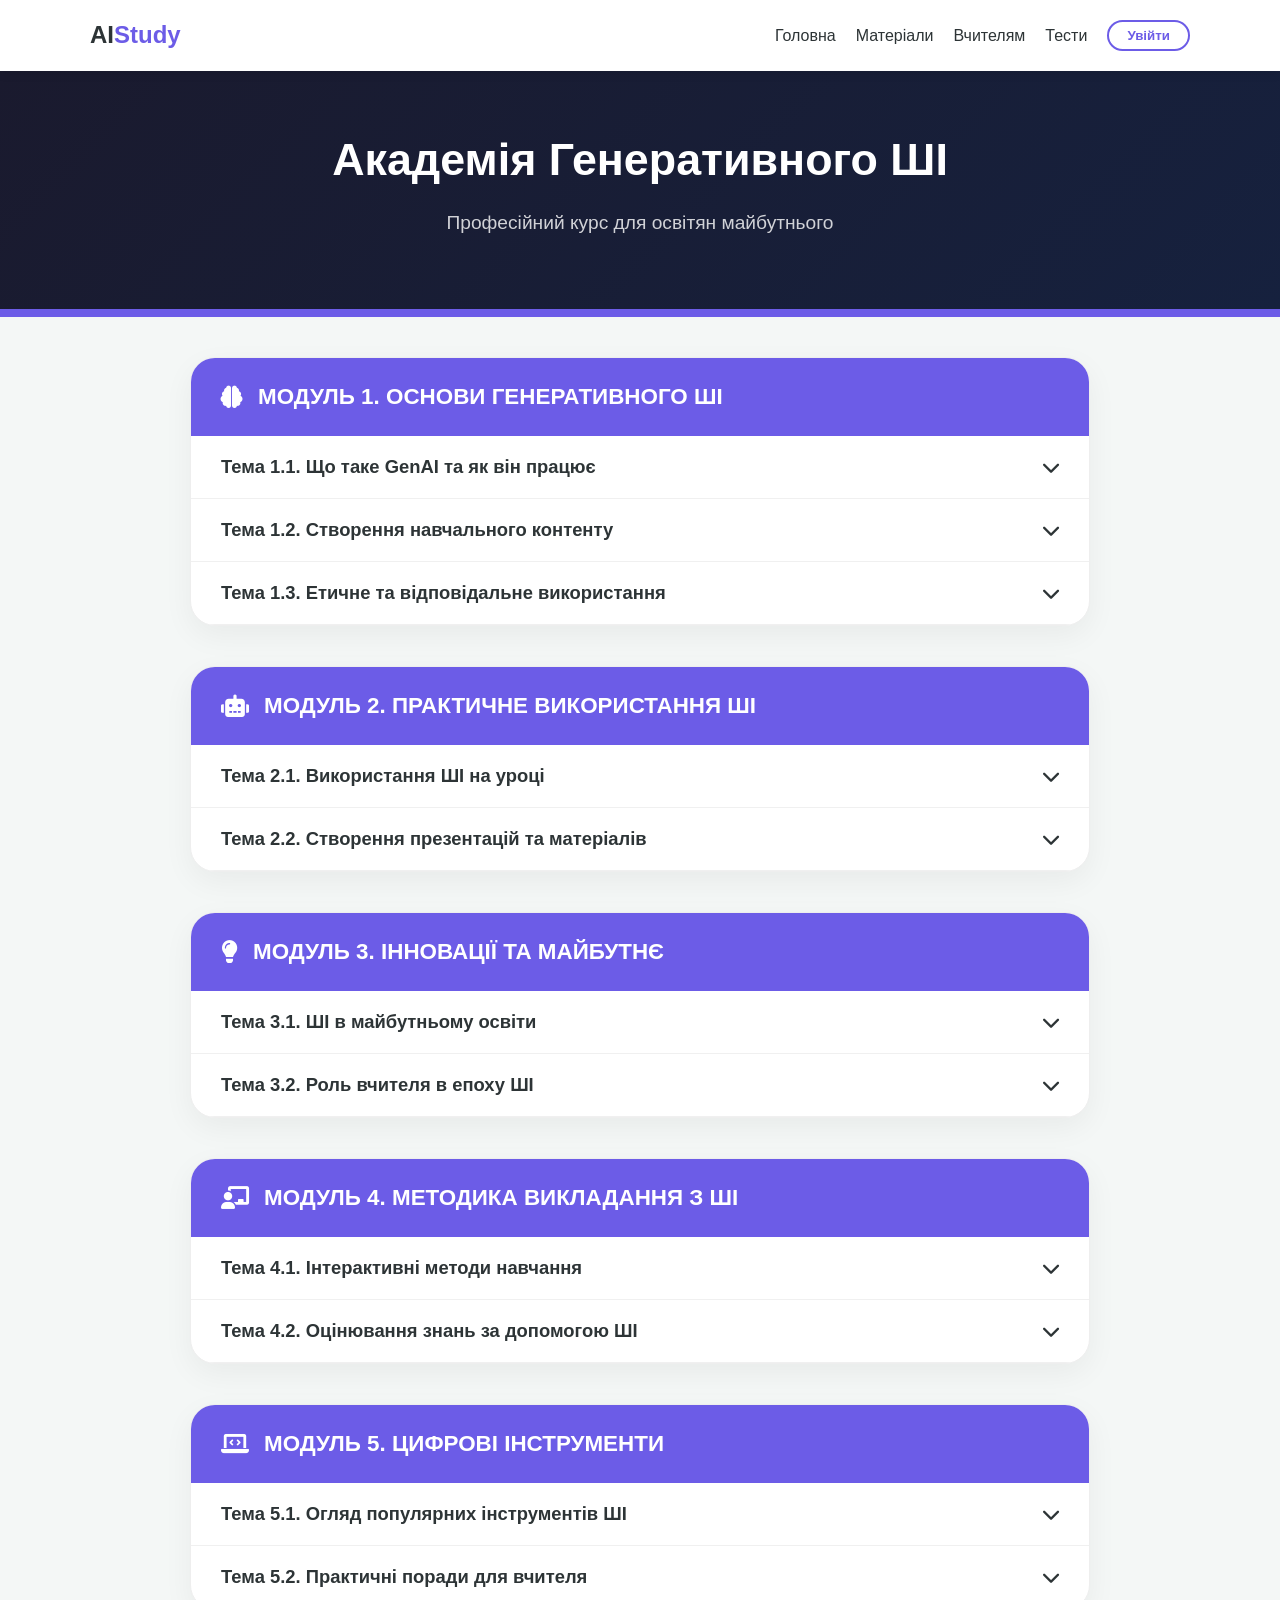
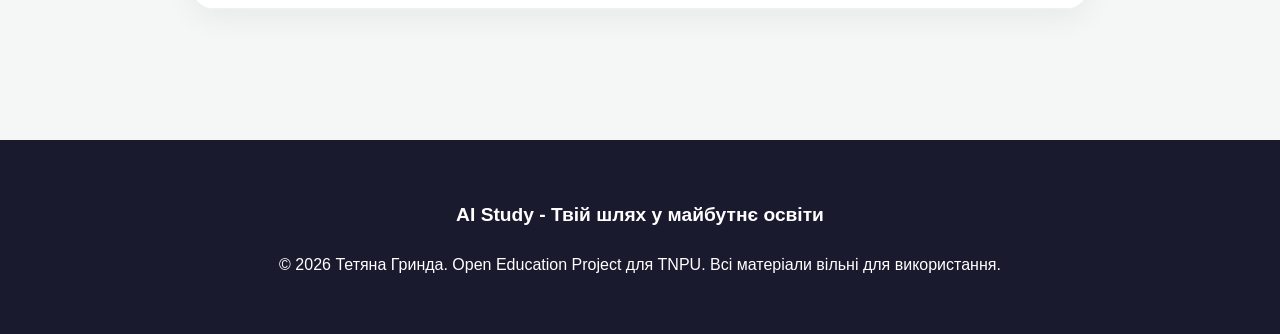
==== commit df79599f: "Update generative.html" ====
--- a/generative.html
+++ b/generative.html
@@ -169,6 +169,53 @@
 
         .fade-in { animation: fadeIn 1s ease-out; }
         @keyframes fadeIn { from { opacity: 0; transform: translateY(10px); } to { opacity: 1; transform: translateY(0); } }
+
+
+
+        
+
+
+@media (max-width: 768px) {
+    .menu-toggle {
+        display: block !important; 
+        cursor: pointer;
+        font-size: 24px;
+        color: var(--dark);
+    }
+
+    .nav-links {
+        display: none; 
+        flex-direction: column;
+        position: absolute;
+        top: 70px; 
+        left: 0;
+        width: 100%;
+        background: var(--white);
+        padding: 20px 0;
+        box-shadow: 0 5px 15px rgba(0,0,0,0.1);
+        gap: 15px;
+        z-index: 999;
+    }
+
+    .nav-links.active {
+        display: flex;
+    }
+
+    .nav-links li {
+        width: 100%;
+        text-align: center;
+    }
+
+    .nav-links li button {
+        width: 80%;
+    }
+}
+
+@media (min-width: 769px) {
+    .menu-toggle {
+        display: none;
+    }
+}
     </style>
 </head>
 <body>
@@ -542,6 +589,32 @@
          const menu = document.querySelector('#mobile-menu');
     const menuLinks = document.querySelector('.nav-links');
 
+
+
+
+
+        menu.addEventListener('click', function() {
+    menuLinks.classList.toggle('active');
+    
+    // Зміна іконки бургера на хрестик
+    const icon = menu.querySelector('i');
+    icon.classList.toggle('fa-bars');
+    icon.classList.toggle('fa-times');
+});
+
+// Закриваємо меню при кліку на посилання
+document.querySelectorAll('.nav-links a').forEach(link => {
+    link.addEventListener('click', () => {
+        menuLinks.classList.remove('active');
+        menu.querySelector('i').classList.add('fa-bars');
+        menu.querySelector('i').classList.remove('fa-times');
+    });
+});
+
+
+
+        
+
     menu.addEventListener('click', function() {
         menuLinks.classList.toggle('active');
     });
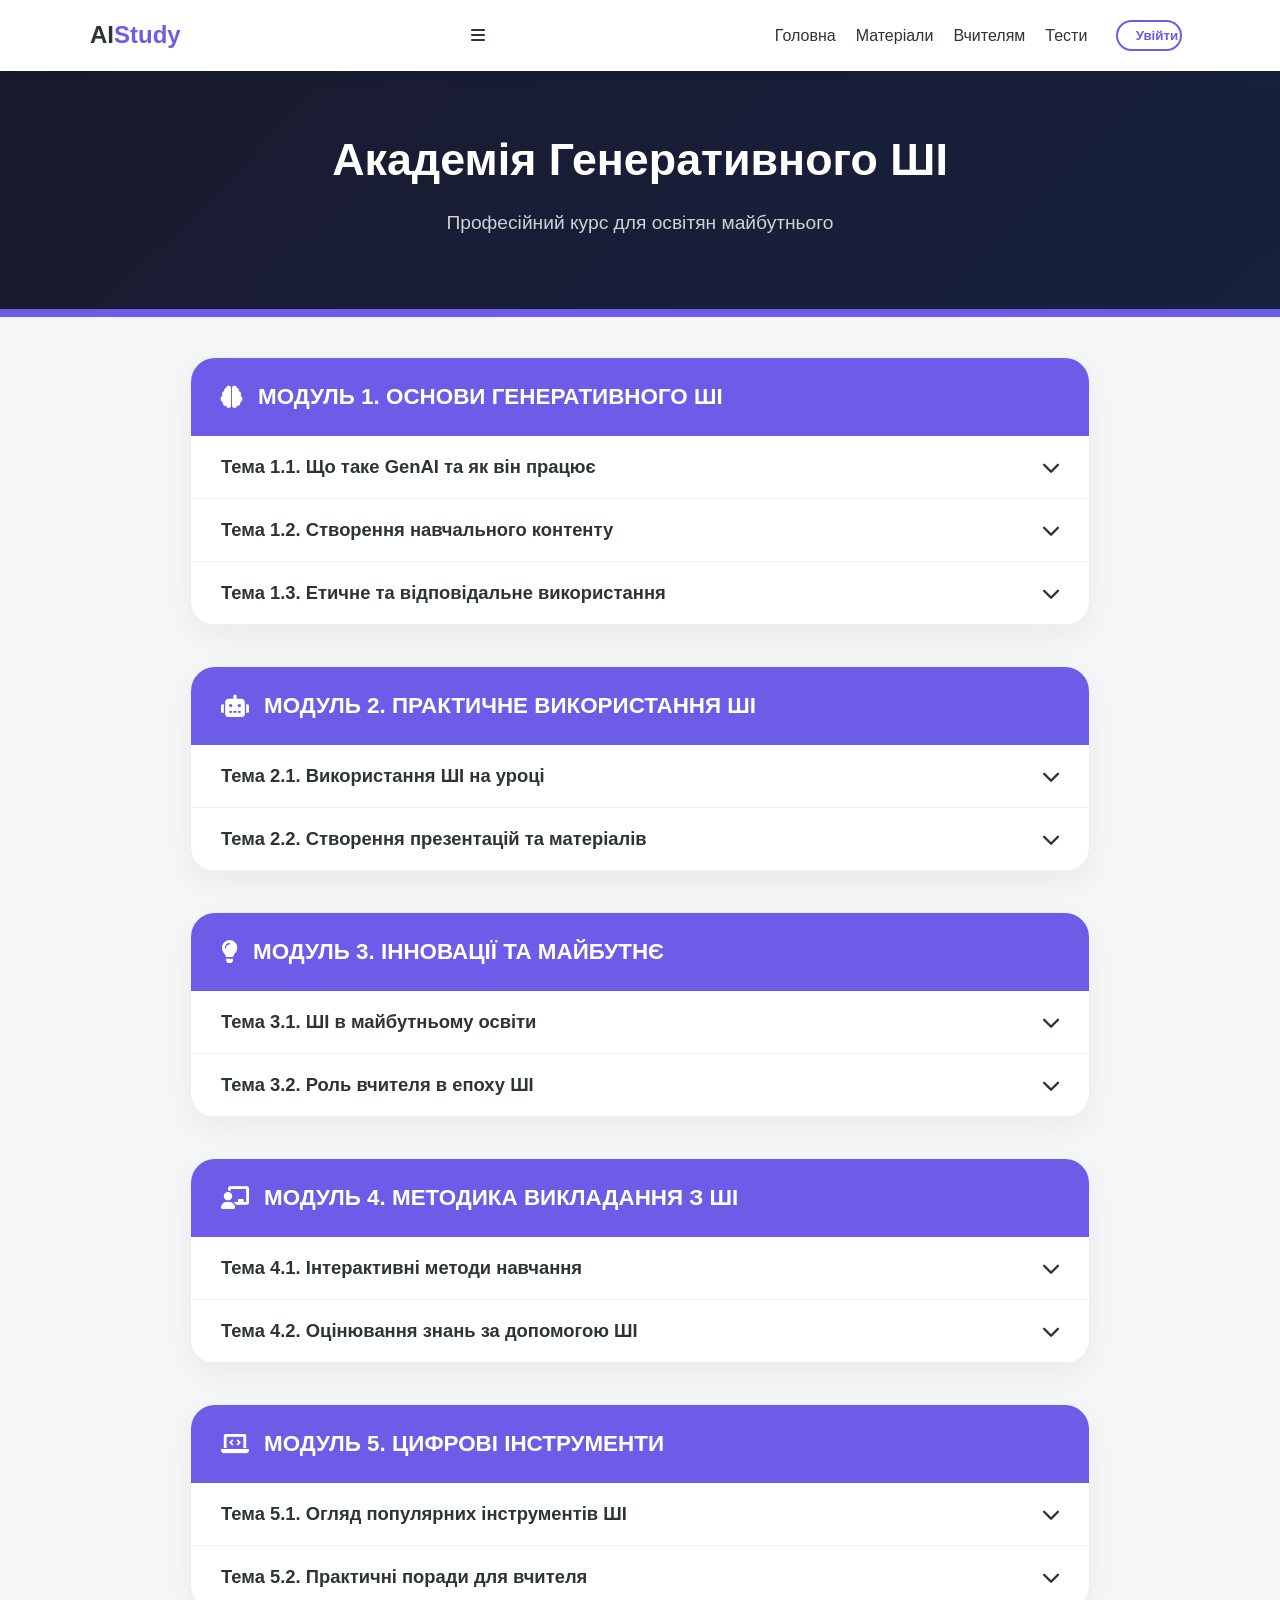
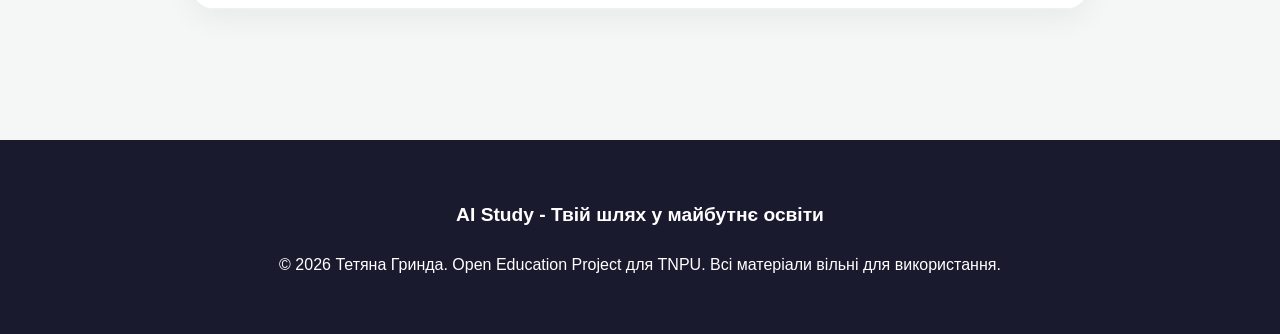
==== commit 3a242a4d: "Update generative.html" ====
--- a/generative.html
+++ b/generative.html
@@ -187,20 +187,29 @@
         display: none; 
         flex-direction: column;
         position: absolute;
-        top: 70px; 
+        top: 65px; 
         left: 0;
         width: 100%;
         background: var(--white);
-        padding: 20px 0;
-        box-shadow: 0 5px 15px rgba(0,0,0,0.1);
-        gap: 15px;
-        z-index: 999;
+        padding: 30px 0;
+        box-shadow: 0 10px 20px rgba(0,0,0,0.1);
+        gap: 20px;
+        z-index: 2000;
+        border-bottom: 3px solid var(--primary);
     }
 
     .nav-links.active {
-        display: flex;
-    }
-
+        display: flex !important;
+    }
+
+
+
+    .nav-links li a {
+        font-size: 1.2rem;
+        display: block;
+        padding: 10px 0;
+    }
+}
     .nav-links li {
         width: 100%;
         text-align: center;
@@ -564,62 +573,52 @@
     </div>
 
     <script>
-        function toggle(btn) {
-            btn.parentElement.classList.toggle('active');
-        }
-
-        function openAuthModal() { document.getElementById('authModal').style.display = 'block'; }
-        function closeAuthModal() { document.getElementById('authModal').style.display = 'none'; }
-        
-        function fakeLogin(method) {
-            alert("Ви успішно авторизувалися через " + method + "!");
-            closeAuthModal();
-            const loginBtn = document.querySelector('.btn-login');
-            if(loginBtn) {
-                loginBtn.innerText = "Тетяна Г.";
-                loginBtn.style.background = "#00b894";
-                loginBtn.style.color = "white";
-            }
-        }
-
-        window.onclick = function(event) {
-            if (event.target == document.getElementById('authModal')) closeAuthModal();
-        }
-
-         const menu = document.querySelector('#mobile-menu');
+    // Функція для розгортання тем (акордеон)
+    function toggle(btn) {
+        btn.parentElement.classList.toggle('active');
+    }
+
+    // Модальне вікно авторизації
+    function openAuthModal() { document.getElementById('authModal').style.display = 'block'; }
+    function closeAuthModal() { document.getElementById('authModal').style.display = 'none'; }
+    
+    function fakeLogin(method) {
+        alert("Ви успішно авторизувалися через " + method + "!");
+        closeAuthModal();
+        const loginBtn = document.querySelector('.btn-login');
+        if(loginBtn) {
+            loginBtn.innerText = "Тетяна Г.";
+            loginBtn.style.background = "#00b894";
+            loginBtn.style.color = "white";
+        }
+    }
+
+    window.onclick = function(event) {
+        if (event.target == document.getElementById('authModal')) closeAuthModal();
+    }
+
+    // ЛОГІКА МОБІЛЬНОГО МЕНЮ
+    const menu = document.querySelector('#mobile-menu');
     const menuLinks = document.querySelector('.nav-links');
-
-
-
-
-
-        menu.addEventListener('click', function() {
-    menuLinks.classList.toggle('active');
-    
-    // Зміна іконки бургера на хрестик
-    const icon = menu.querySelector('i');
-    icon.classList.toggle('fa-bars');
-    icon.classList.toggle('fa-times');
-});
-
-// Закриваємо меню при кліку на посилання
-document.querySelectorAll('.nav-links a').forEach(link => {
-    link.addEventListener('click', () => {
-        menuLinks.classList.remove('active');
-        menu.querySelector('i').classList.add('fa-bars');
-        menu.querySelector('i').classList.remove('fa-times');
-    });
-});
-
-
-
-        
 
     menu.addEventListener('click', function() {
         menuLinks.classList.toggle('active');
+        
+        // Зміна іконки (барс -> хрестик)
+        const icon = menu.querySelector('i');
+        icon.classList.toggle('fa-bars');
+        icon.classList.toggle('fa-times');
     });
 
-
-    </script>
+    // Авто-закриття при кліку на посилання
+    document.querySelectorAll('.nav-links a').forEach(link => {
+        link.addEventListener('click', () => {
+            menuLinks.classList.remove('active');
+            const icon = menu.querySelector('i');
+            icon.classList.add('fa-bars');
+            icon.classList.remove('fa-times');
+        });
+    });
+</script>
 </body>
 </html>
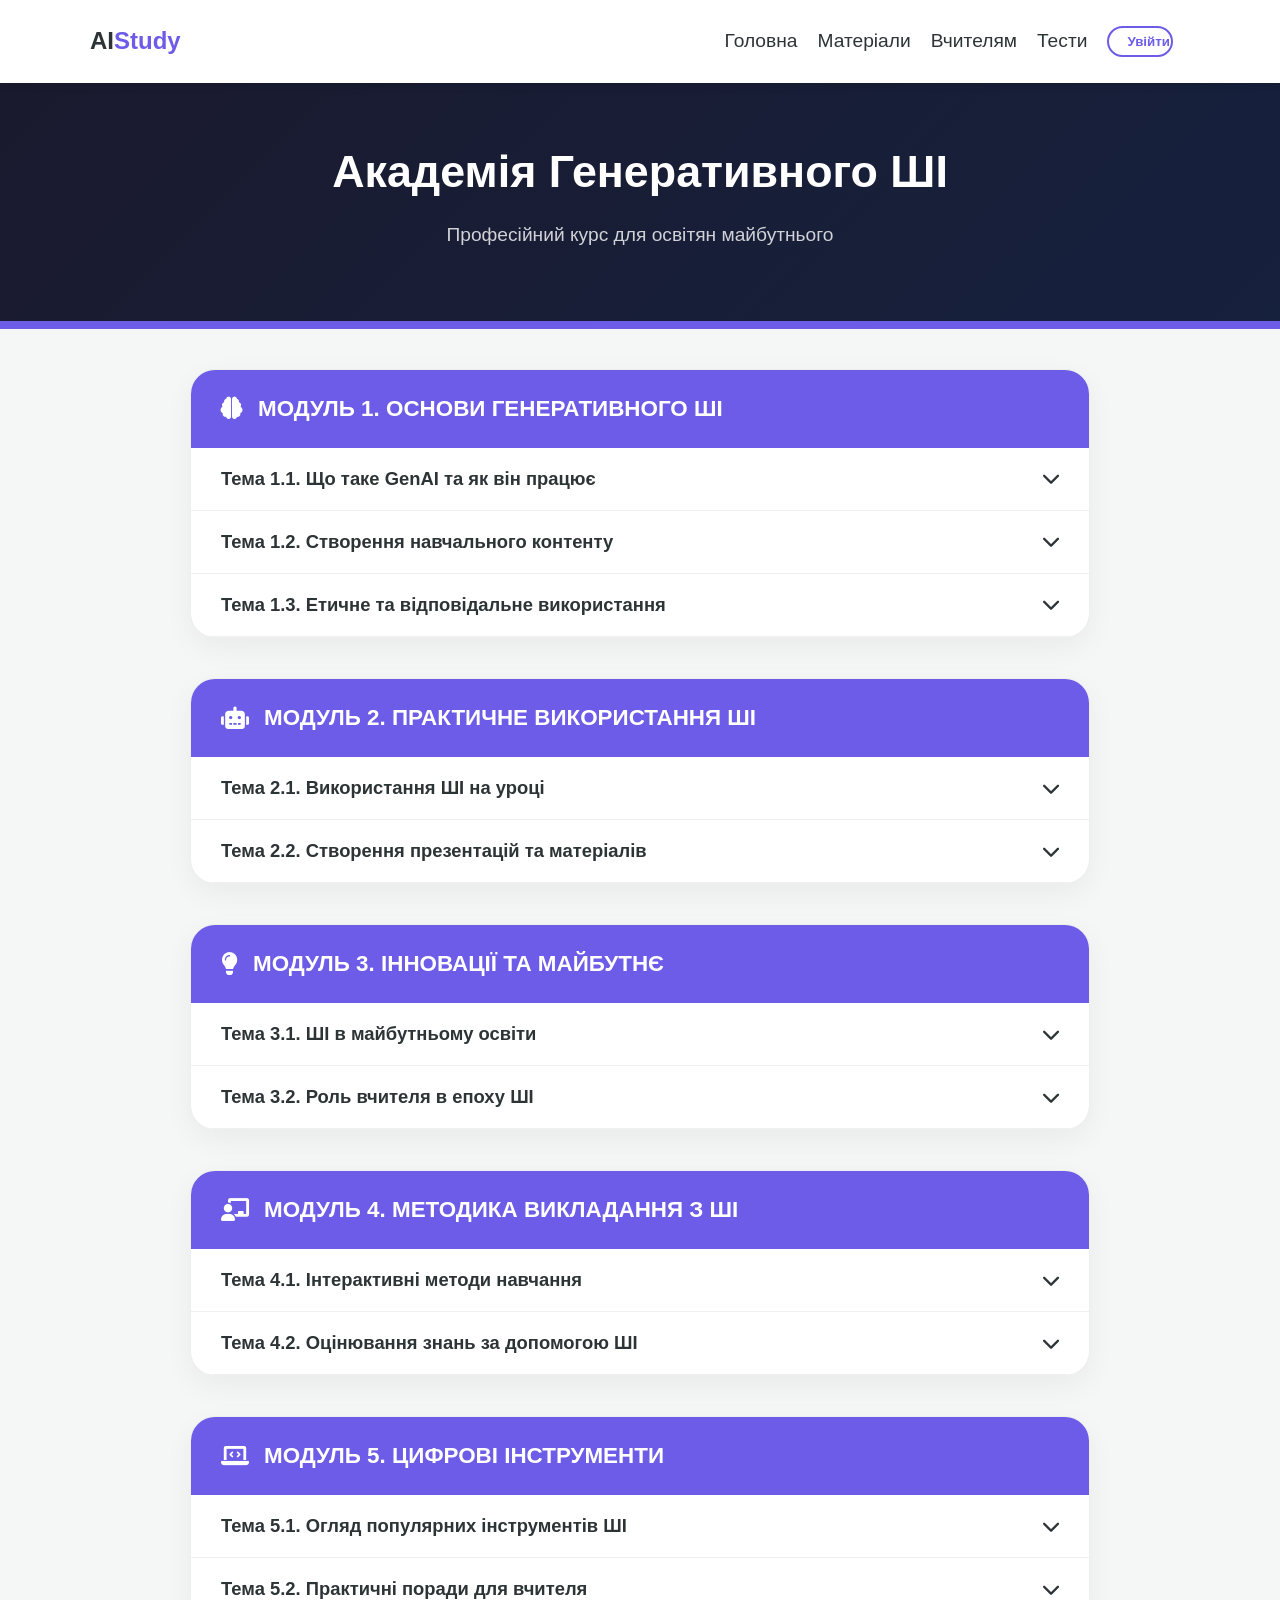
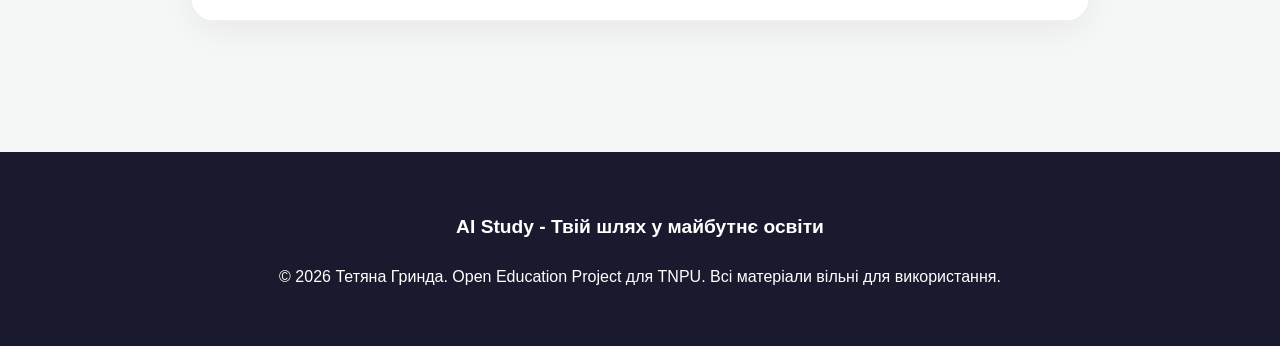
==== commit 19ee0171: "Update generative.html" ====
--- a/generative.html
+++ b/generative.html
@@ -175,14 +175,20 @@
         
 
 
+@media (min-width: 769px) {
+    .menu-toggle {
+        display: none !important;
+    }
+}
+
 @media (max-width: 768px) {
     .menu-toggle {
         display: block !important; 
         cursor: pointer;
-        font-size: 24px;
-        color: var(--dark);
-    }
-
+    }
+
+
+    
     .nav-links {
         display: none; 
         flex-direction: column;
@@ -201,6 +207,7 @@
     .nav-links.active {
         display: flex !important;
     }
+}
 
 
 
@@ -220,29 +227,27 @@
     }
 }
 
-@media (min-width: 769px) {
-    .menu-toggle {
-        display: none;
-    }
-}
+
     </style>
 </head>
 <body>
 
     <header class="main-nav">
         <nav class="nav-container">
-            <a href="index.html" class="logo">AI<span>Study</span></a>
-            <div class="menu-toggle" id="mobile-menu">
+    <a href="index.html" class="logo">AI<span>Study</span></a>
+    
+    <div class="menu-toggle" id="mobile-menu">
         <i class="fas fa-bars"></i>
     </div>
-            <ul class="nav-links">
-                <li><a href="index.html">Головна</a></li>
-                <li><a href="theory.html">Матеріали</a></li>
-                <li><a href="teachers.html">Вчителям</a></li>
-                <li><a href="quiz.html">Тести</a></li>
-                <li><button class="btn-login" onclick="openAuthModal()">Увійти</button></li>
-            </ul>
-        </nav>
+
+    <ul class="nav-links">
+        <li><a href="index.html">Головна</a></li>
+        <li><a href="theory.html">Матеріали</a></li>
+        <li><a href="teachers.html">Вчителям</a></li>
+        <li><a href="quiz.html">Тести</a></li>
+        <li><button class="btn-login" onclick="openAuthModal()">Увійти</button></li>
+    </ul>
+</nav>
     </header>
 
     <section class="header-bg">
@@ -573,12 +578,10 @@
     </div>
 
     <script>
-    // Функція для розгортання тем (акордеон)
     function toggle(btn) {
         btn.parentElement.classList.toggle('active');
     }
 
-    // Модальне вікно авторизації
     function openAuthModal() { document.getElementById('authModal').style.display = 'block'; }
     function closeAuthModal() { document.getElementById('authModal').style.display = 'none'; }
     
@@ -597,20 +600,17 @@
         if (event.target == document.getElementById('authModal')) closeAuthModal();
     }
 
-    // ЛОГІКА МОБІЛЬНОГО МЕНЮ
     const menu = document.querySelector('#mobile-menu');
     const menuLinks = document.querySelector('.nav-links');
 
     menu.addEventListener('click', function() {
         menuLinks.classList.toggle('active');
         
-        // Зміна іконки (барс -> хрестик)
         const icon = menu.querySelector('i');
         icon.classList.toggle('fa-bars');
         icon.classList.toggle('fa-times');
     });
 
-    // Авто-закриття при кліку на посилання
     document.querySelectorAll('.nav-links a').forEach(link => {
         link.addEventListener('click', () => {
             menuLinks.classList.remove('active');
